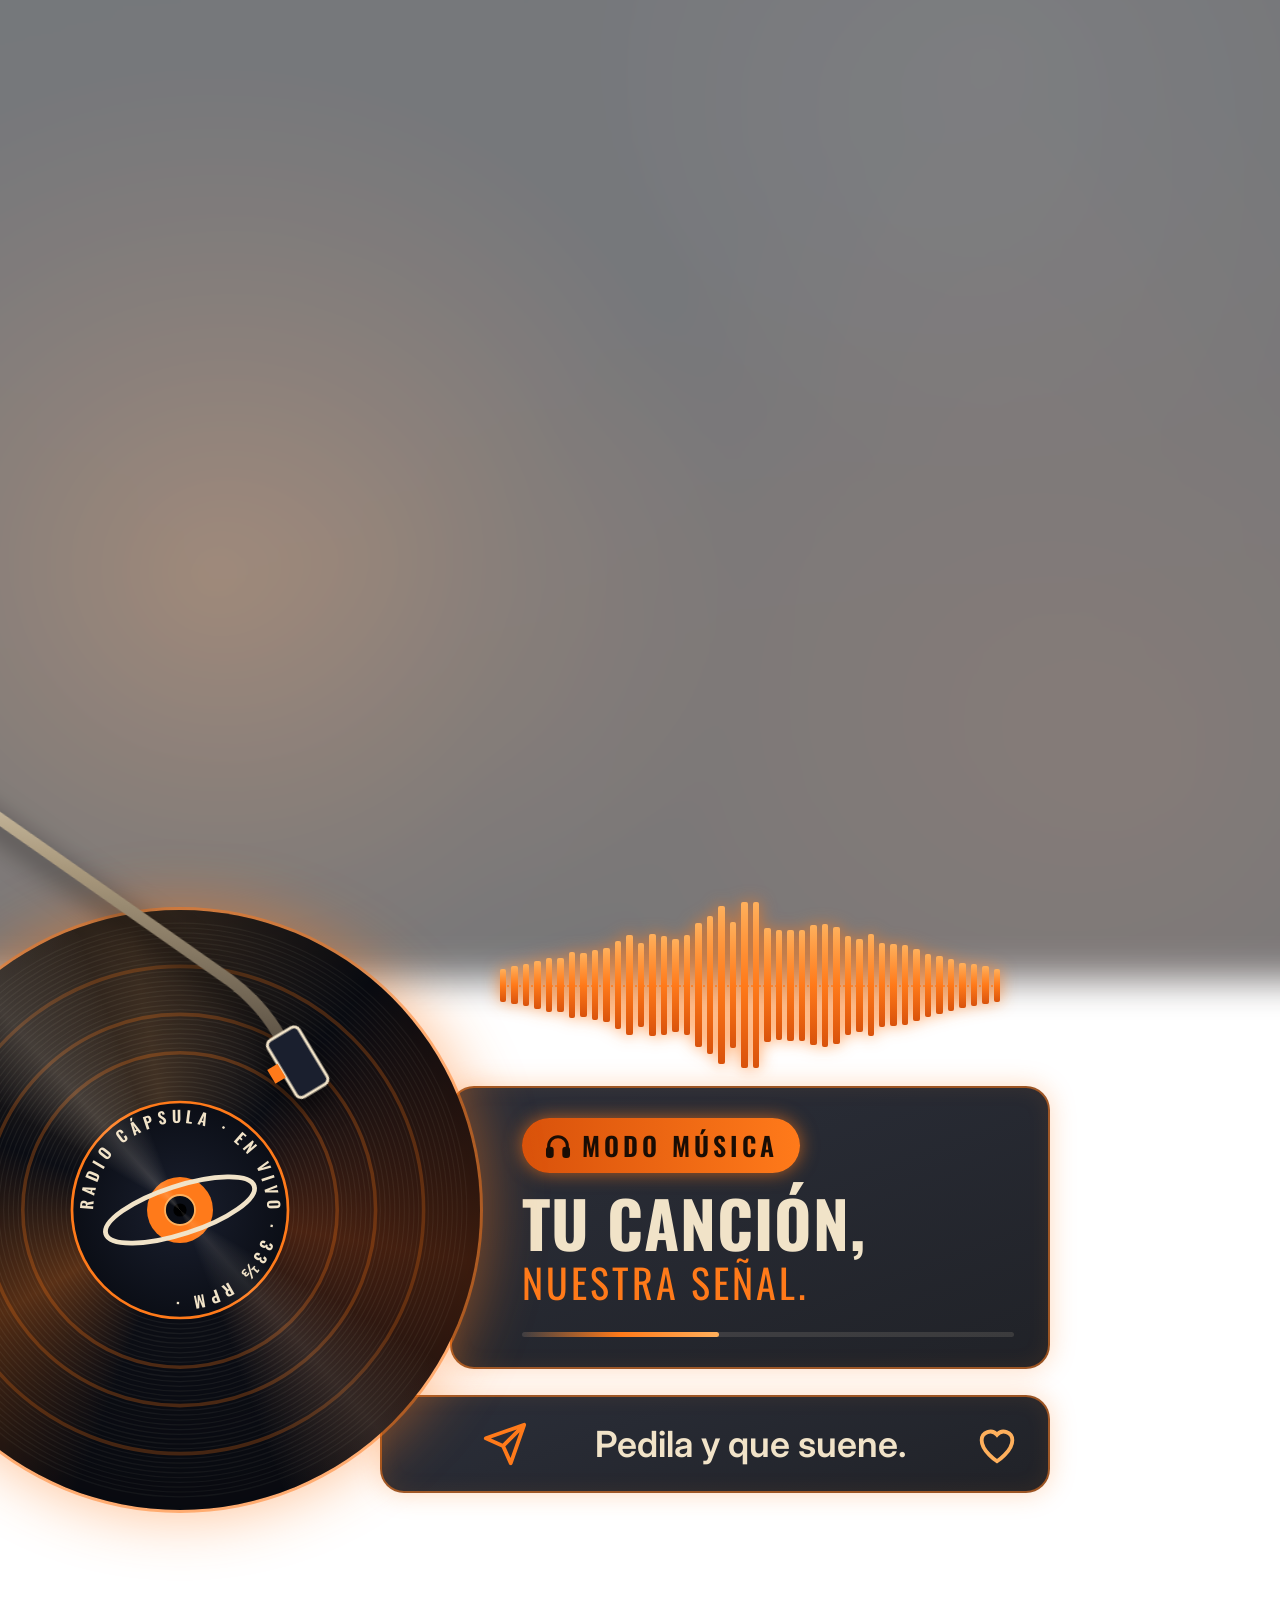
==== tiktok/index.html @ dcdf53ba "Escena vinilo Radio Cápsula para TikTok LIVE (1080x1920) Co-Authored-By: Claude Opus 5.5 <noreply@an" ====
<!doctype html>
<html lang="es">
<head>
<meta charset="utf-8">
<meta name="viewport" content="width=device-width, initial-scale=1">
<title>Radio Cápsula · Escena vinilo</title>
<link rel="preconnect" href="https://fonts.googleapis.com">
<link href="https://fonts.googleapis.com/css2?family=Oswald:wght@400;600;700&family=Inter:wght@400;600&display=swap" rel="stylesheet">
<style>
  /* Lienzo vertical 1080×1920 (TikTok Live). Colores de la marca Radio Cápsula:
     noche azul-negra, naranja encendido y crema. */
  :root {
    --noche: #07090f;
    --noche-2: #0f1420;
    --naranja: #ff7a1a;
    --naranja-osc: #d9520b;
    --ambar: #ffb05c;
    --crema: #f1e3c8;
    --crema-2: #c9b796;
  }
  html, body {
    margin: 0;
    width: 1080px;
    height: 1920px;
    overflow: hidden;
    background: transparent; /* deja ver la cámara del estudio que va debajo en OBS */
  }

  /* Fondo: velo oscuro y cálido semitransparente, para que la gente del estudio
     se vea a medias detrás. El desenfoque de la cámara se pone en OBS (ver nota). */
  .fondo {
    position: absolute;
    inset: -80px;
    opacity: 0.55;
    background:
      radial-gradient(circle at 20% 62%, rgba(255, 122, 26, 0.45) 0%, transparent 40%),
      radial-gradient(circle at 85% 80%, rgba(217, 82, 11, 0.35) 0%, transparent 45%),
      radial-gradient(circle at 75% 12%, rgba(241, 227, 200, 0.18) 0%, transparent 30%),
      linear-gradient(180deg, #0b1220 0%, var(--noche) 70%);
    filter: blur(18px) brightness(0.75);
  }
  .fondo::after {
    content: "";
    position: absolute;
    inset: 0;
    background: radial-gradient(ellipse at 30% 60%, rgba(7, 9, 15, 0) 0%, rgba(7, 9, 15, 0.8) 100%);
  }

  /* Vinilo: a la izquierda, medio cortado por el borde. */
  .vinilo {
    position: absolute;
    width: 600px;
    height: 600px;
    left: -120px; /* medio cortado por el borde izquierdo */
    top: 910px; /* abajo, rozando el borde inferior de la zona segura (y = 1520) */
    z-index: 2; /* por encima de los cuadros */
    border-radius: 50%;
    background:
      conic-gradient(from 200deg,
        transparent 0deg,
        rgba(255, 122, 26, 0.32) 40deg,
        transparent 90deg,
        rgba(255, 176, 92, 0.22) 150deg,
        transparent 200deg,
        rgba(217, 82, 11, 0.3) 260deg,
        transparent 320deg),
      #0b0d14;
    box-shadow:
      0 0 0 3px rgba(255, 122, 26, 0.5),
      0 0 60px 6px rgba(255, 122, 26, 0.45);
  }
  .vinilo svg {
    position: absolute;
    inset: 0;
    width: 100%;
    height: 100%;
  }
  /* Reflejo fijo de la luz sobre el disco (no gira, como en uno real). */
  .reflejo {
    position: absolute;
    width: 600px;
    height: 600px;
    left: -120px;
    top: 910px;
    z-index: 2;
    border-radius: 50%;
    background:
      conic-gradient(from 300deg,
        transparent 0deg, rgba(255, 240, 220, 0.16) 18deg, transparent 40deg,
        transparent 180deg, rgba(255, 240, 220, 0.10) 198deg, transparent 220deg),
      radial-gradient(circle, transparent 36%, rgba(0, 0, 0, 0.35) 100%);
    pointer-events: none;
  }
  /* Todo el disco gira sin parar (~33 RPM) mientras el borde late. */
  .vinilo {
    animation: girar 1.8s linear infinite, pulso 3s ease-in-out infinite;
    will-change: transform;
  }
  /* Brazo del tocadiscos con la aguja apoyada en los surcos (no gira). */
  .brazo {
    position: absolute;
    left: -61px;
    top: 52px; /* sigue al vinilo */
    z-index: 3;
    width: 1080px;
    overflow: visible;
    height: 1920px;
    transform-origin: -120px 640px; /* el pivote, fuera de pantalla */
    animation: vaiven 4s ease-in-out infinite;
    filter: drop-shadow(0 10px 14px rgba(0, 0, 0, 0.6));
  }
  @keyframes vaiven {
    0%, 100% { transform: rotate(0deg); }
    50% { transform: rotate(-0.8deg); }
  }
  /* Columna derecha: onda + paneles, al lado del vinilo. */
  .columna {
    position: absolute;
    left: 450px; /* el borde izquierdo sale por debajo del vinilo */
    z-index: 1;
    top: 910px; /* alineada con el vinilo */
    width: 600px;
    display: flex;
    flex-direction: column;
    gap: 26px;
    font-family: "Inter", system-ui, "Segoe UI", sans-serif;
    color: var(--crema);
  }

  /* Onda de audio como la del logo: línea punteada con barras que laten desde el centro. */
  .onda {
    position: relative;
    height: 150px;
    width: 500px;
    margin: 0 auto; /* centrada sobre los paneles */
    display: flex;
    align-items: center;
    gap: 5px;
    filter: drop-shadow(0 0 8px rgba(255, 122, 26, 0.9));
  }
  .onda::before {
    content: "";
    position: absolute;
    left: 0;
    right: 0;
    top: 50%;
    border-top: 2px dotted rgba(255, 122, 26, 0.7);
  }
  .onda span {
    position: relative;
    flex: 1;
    border-radius: 2px;
    background: linear-gradient(180deg, var(--ambar), var(--naranja) 50%, var(--naranja-osc));
    animation: latir 1s ease-in-out infinite alternate;
  }
  @keyframes latir { from { transform: scaleY(0.15); } to { transform: scaleY(1); } }

  .panel {
    box-sizing: border-box;
    padding: 30px 34px 30px 70px; /* deja espacio para el borde del vinilo */
    border: 2px solid rgba(255, 122, 26, 0.55);
    border-radius: 24px;
    background: linear-gradient(160deg, rgba(20, 24, 36, 0.9), rgba(8, 10, 16, 0.9));
    box-shadow: 0 0 26px rgba(255, 122, 26, 0.28), inset 0 0 22px rgba(255, 122, 26, 0.08);
  }
  .etiqueta {
    display: inline-flex;
    align-items: center;
    gap: 10px;
    padding: 8px 22px;
    border-radius: 999px;
    background: linear-gradient(90deg, var(--naranja-osc), var(--naranja));
    color: #1a0d04;
    font-family: "Oswald", sans-serif;
    font-size: 26px;
    font-weight: 600;
    letter-spacing: 4px;
    box-shadow: 0 0 18px rgba(255, 122, 26, 0.65);
  }
  .etiqueta svg { width: 28px; height: 28px; }
  .titulo {
    font-family: "Oswald", sans-serif;
    font-size: 64px;
    font-weight: 700;
    letter-spacing: 1px;
    margin-top: 16px;
    line-height: 1.05;
    color: var(--crema);
    text-transform: uppercase;
  }
  .subtitulo {
    font-family: "Oswald", sans-serif;
    font-size: 40px;
    font-weight: 400;
    letter-spacing: 3px;
    color: var(--naranja);
    line-height: 1.3;
    text-transform: uppercase;
  }
  .linea { margin-top: 24px; height: 5px; border-radius: 3px; background: rgba(241, 227, 200, 0.12); overflow: hidden; }
  .linea div {
    height: 100%;
    width: 40%;
    border-radius: 3px;
    background: linear-gradient(90deg, transparent, var(--naranja), var(--ambar));
    animation: recorrer 4s linear infinite;
  }
  @keyframes recorrer { from { transform: translateX(-100%); } to { transform: translateX(250%); } }
  /* Panel de mensaje: avión, texto centrado, corazón. */
  .fila {
    position: relative;
    display: flex;
    align-items: center;
    gap: 20px;
    padding: 24px 28px 24px 100px;
    margin-left: -70px; /* aquí el disco es más angosto: se estira para entrar por debajo */
    font-size: 36px;
    font-weight: 600;
  }
  .fila .ico { width: 46px; height: 46px; flex: none; }
  .fila .enviar { color: var(--naranja); }
  .fila .corazon { color: var(--ambar); animation: titilar 1.6s ease-in-out infinite; }
  /* El corazón late: crece un poco y brilla, luego se apaga. */
  @keyframes titilar {
    0%, 100% { transform: scale(1); opacity: 0.55; filter: none; }
    15% { transform: scale(1.18); opacity: 1; filter: drop-shadow(0 0 10px #ffb05c); }
    30% { transform: scale(1); opacity: 0.8; }
    45% { transform: scale(1.12); opacity: 1; filter: drop-shadow(0 0 8px #ff7a1a); }
  }
  .fila .texto { flex: 1; text-align: center; }
  @keyframes girar { to { transform: rotate(360deg); } }
  @keyframes pulso {
    0%, 100% { box-shadow: 0 0 0 3px rgba(255, 122, 26, 0.5), 0 0 60px 6px rgba(255, 122, 26, 0.4); }
    50% { box-shadow: 0 0 0 3px rgba(255, 176, 92, 0.75), 0 0 90px 14px rgba(255, 122, 26, 0.6); }
  }
</style>
</head>
<body>
  <div class="fondo"></div>

  <div class="vinilo">
    <svg viewBox="0 0 200 200" aria-hidden="true">
      <defs>
        <radialGradient id="etiqueta" cx="50%" cy="50%" r="50%">
          <stop offset="0%" stop-color="#1a1f2e"/>
          <stop offset="100%" stop-color="#0b0e16"/>
        </radialGradient>
      </defs>

      <!-- Surcos -->
      <g id="surcos" fill="none" stroke="rgba(255,240,220,0.06)" stroke-width="0.4"></g>

      <!-- Etiqueta central -->
      <circle cx="100" cy="100" r="36" fill="url(#etiqueta)" stroke="#ff7a1a" stroke-width="0.9"/>
      <circle cx="100" cy="100" r="11" fill="#ff7a1a"/>
      <ellipse cx="100" cy="100" rx="26" ry="8" transform="rotate(-18 100 100)" fill="none" stroke="#f1e3c8" stroke-width="1.6"/>

      <!-- Texto en la etiqueta (gira con el disco) -->
      <path id="arco" d="M100 100 m-29 0 a29 29 0 1 1 58 0 a29 29 0 1 1 -58 0" fill="none"/>
      <text font-family="Oswald, sans-serif" font-size="5.4" font-weight="600" letter-spacing="1.6" fill="#f1e3c8">
        <textPath href="#arco">RADIO CÁPSULA · EN VIVO · 33⅓ RPM ·</textPath>
      </text>
      <circle cx="100" cy="100" r="5" fill="#0b0e16" stroke="#ffb05c" stroke-width="0.6"/>

      <!-- Agujero -->
      <circle cx="100" cy="100" r="2.2" fill="#000"/>
    </svg>
  </div>

  <div class="reflejo"></div>

  <!-- Columna derecha, al lado del vinilo -->
  <div class="columna">
    <div class="onda" id="onda"></div>

    <div class="panel">
      <span class="etiqueta">
        <svg viewBox="0 0 24 24" fill="none" stroke="currentColor" stroke-width="2.6" stroke-linecap="round" aria-hidden="true">
          <path d="M4 15v-3a8 8 0 0 1 16 0v3"/>
          <rect x="3" y="14" width="4" height="7" rx="1.5" fill="currentColor"/>
          <rect x="17" y="14" width="4" height="7" rx="1.5" fill="currentColor"/>
        </svg>
        MODO MÚSICA
      </span>
      <div class="titulo">Tu canción,</div>
      <div class="subtitulo">nuestra señal.</div>
      <div class="linea"><div></div></div>
    </div>

    <div class="panel fila">
      <svg class="ico enviar" viewBox="0 0 24 24" fill="none" stroke="currentColor" stroke-width="2" stroke-linejoin="round" aria-hidden="true">
        <path d="M22 2 11 13M22 2l-7 20-4-9-9-4 20-7z"/>
      </svg>
      <span class="texto">Pedila y que suene.</span>
      <svg class="ico corazon" viewBox="0 0 24 24" fill="none" stroke="currentColor" stroke-width="2" aria-hidden="true">
        <path d="M12 21s-8-5.2-8-11a4.5 4.5 0 0 1 8-2.8A4.5 4.5 0 0 1 20 10c0 5.8-8 11-8 11z"/>
      </svg>
    </div>
  </div>

  <script>
    // Onda: barras más altas en el centro y más bajas en los extremos, cada una con su ritmo.
    const onda = document.getElementById('onda');
    const n = 44;
    for (let i = 0; i < n; i++) {
      const b = document.createElement('span');
      const centro = 1 - Math.abs(i - (n - 1) / 2) / (n / 2); // 0 en los bordes, 1 en el medio
      b.style.height = Math.round(20 + centro * 100 * (0.6 + Math.random() * 0.4)) + '%';
      b.style.animationDuration = (0.45 + Math.random() * 0.7).toFixed(2) + 's';
      b.style.animationDelay = (-Math.random()).toFixed(2) + 's';
      onda.appendChild(b);
    }
  </script>

  <svg class="brazo" viewBox="0 0 1080 1920" aria-hidden="true">
    <defs>
      <linearGradient id="metal" x1="0" y1="0" x2="0" y2="1">
        <stop offset="0%" stop-color="#f1e3c8"/>
        <stop offset="50%" stop-color="#a8987c"/>
        <stop offset="100%" stop-color="#5e5446"/>
      </linearGradient>
    </defs>
    <!-- Girado sobre el pivote para que la aguja quede más hacia el centro del disco -->
    <g transform="rotate(9 -120 640)">
    <!-- Brazo: entra por el borde izquierdo (el pivote queda fuera de pantalla) -->
    <path d="M-120 640 L330 860 Q368 880 392 912" fill="none" stroke="url(#metal)" stroke-width="12" stroke-linecap="round"/>
    <!-- Cápsula (headshell) con la aguja sobre los surcos -->
    <g transform="rotate(50 410 930)">
      <rect x="378" y="912" width="66" height="36" rx="6" fill="#1a1f2e" stroke="#f1e3c8" stroke-width="3"/>
      <rect x="402" y="948" width="16" height="12" fill="#ff7a1a"/>
    </g>
    </g>
  </svg>

  <script>
    // Dibuja los surcos del vinilo (radios del 38 al 97).
    const surcos = document.getElementById('surcos');
    for (let r = 38; r <= 97; r += 1.6) {
      const c = document.createElementNS('http://www.w3.org/2000/svg', 'circle');
      c.setAttribute('cx', 100);
      c.setAttribute('cy', 100);
      c.setAttribute('r', r.toFixed(1));
      // Algunas pistas más marcadas, como separaciones entre canciones.
      if ([52, 66, 81].some((p) => Math.abs(r - p) < 0.8)) {
        c.setAttribute('stroke', 'rgba(255,122,26,0.28)');
        c.setAttribute('stroke-width', '1.2');
      }
      surcos.appendChild(c);
    }
  </script>
</body>
</html>
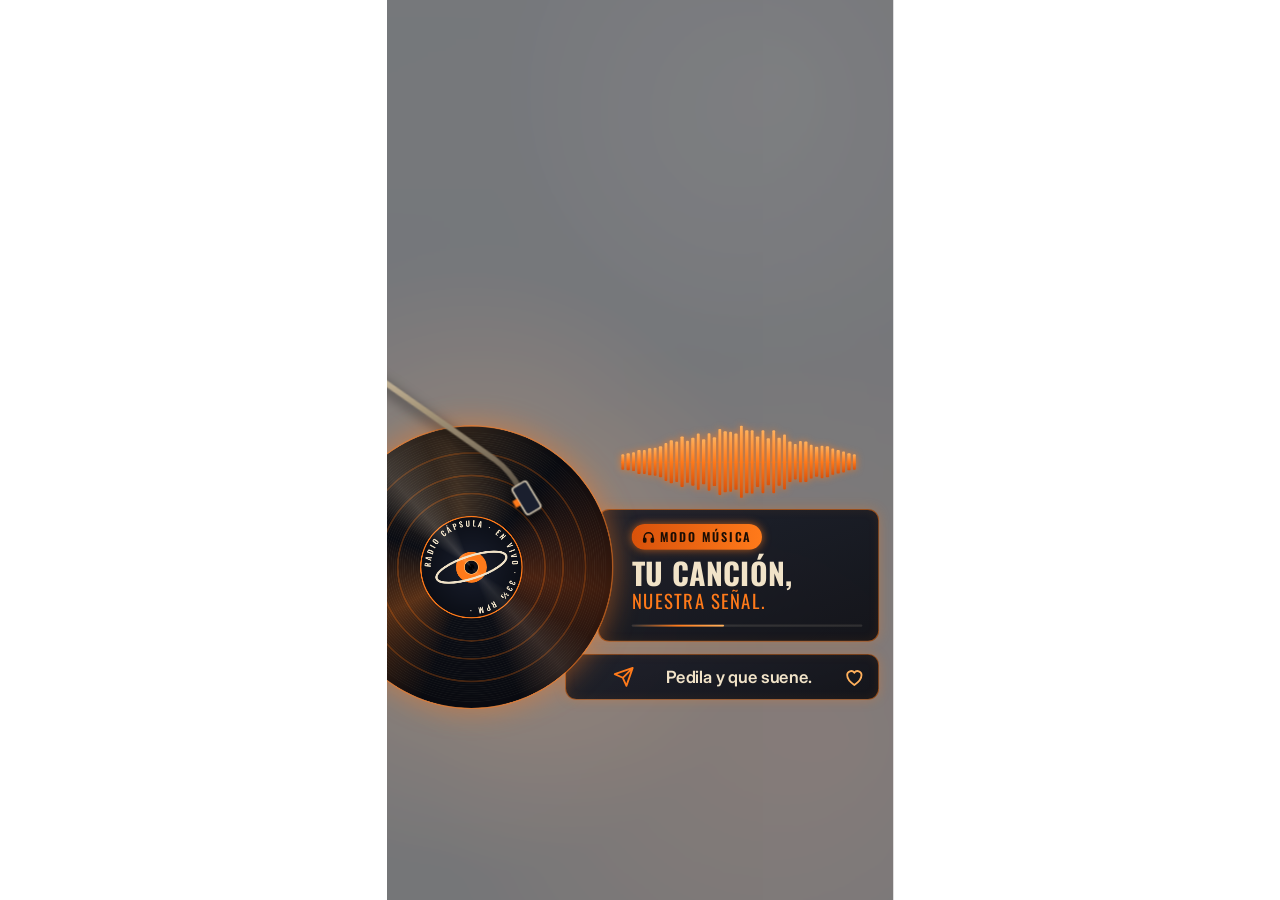
==== commit d5b1eea0: "Escena TikTok: escalar el lienzo 1080x1920 al tamaño de la fuente Co-Authored-By: Claude Opus 5.5 <n" ====
--- a/tiktok/index.html
+++ b/tiktok/index.html
@@ -20,10 +20,21 @@
   }
   html, body {
     margin: 0;
+    width: 100%;
+    height: 100%;
+    overflow: hidden;
+    background: transparent; /* deja ver la cámara del estudio que va debajo en OBS */
+  }
+  /* El diseño mide 1080×1920 y se escala para llenar la fuente, tenga el tamaño que tenga
+     (TikTok LIVE Studio u OBS pueden crear la fuente más chica). */
+  #lienzo {
+    position: absolute;
+    top: 0;
+    left: 0;
     width: 1080px;
     height: 1920px;
     overflow: hidden;
-    background: transparent; /* deja ver la cámara del estudio que va debajo en OBS */
+    transform-origin: 0 0;
   }
 
   /* Fondo: velo oscuro y cálido semitransparente, para que la gente del estudio
@@ -236,6 +247,7 @@
 </style>
 </head>
 <body>
+<div id="lienzo">
   <div class="fondo"></div>
 
   <div class="vinilo">
@@ -348,5 +360,18 @@
       surcos.appendChild(c);
     }
   </script>
+</div>
+<script>
+  // Escala el lienzo 1080×1920 para que entre completo en la ventana y lo centra.
+  const lienzo = document.getElementById('lienzo');
+  function ajustar() {
+    const s = Math.min(innerWidth / 1080, innerHeight / 1920);
+    lienzo.style.transform = 'scale(' + s + ')';
+    lienzo.style.left = (innerWidth - 1080 * s) / 2 + 'px';
+    lienzo.style.top = (innerHeight - 1920 * s) / 2 + 'px';
+  }
+  addEventListener('resize', ajustar);
+  ajustar();
+</script>
 </body>
 </html>
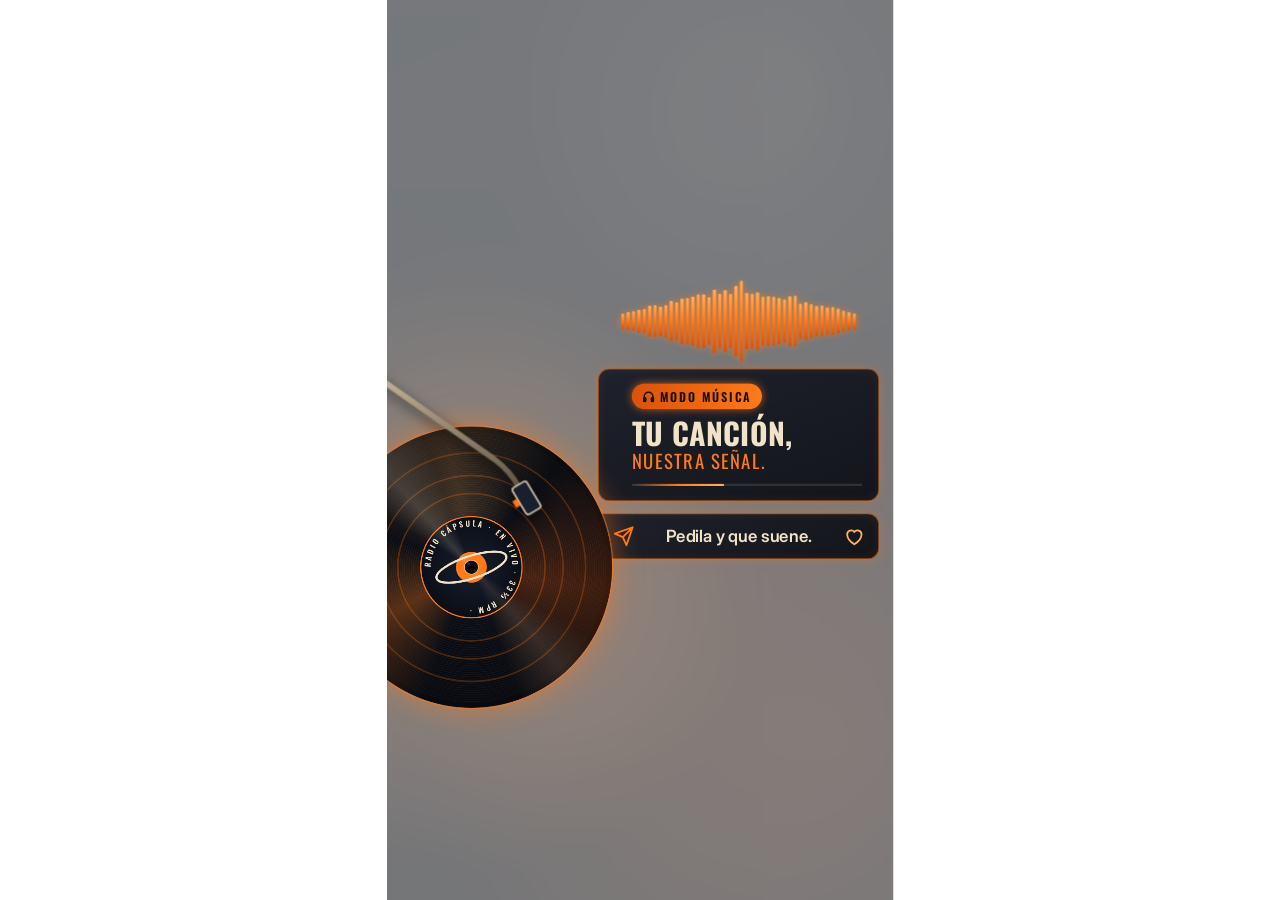
==== commit e3d02dad: "Escena TikTok: subir onda y cuadros para que el chat no los tape Co-Authored-By: Claude Opus 5.5 <no" ====
--- a/tiktok/index.html
+++ b/tiktok/index.html
@@ -129,7 +129,7 @@
     position: absolute;
     left: 450px; /* el borde izquierdo sale por debajo del vinilo */
     z-index: 1;
-    top: 910px; /* alineada con el vinilo */
+    top: 610px; /* más arriba para que el chat de TikTok no tape los cuadros */
     width: 600px;
     display: flex;
     flex-direction: column;
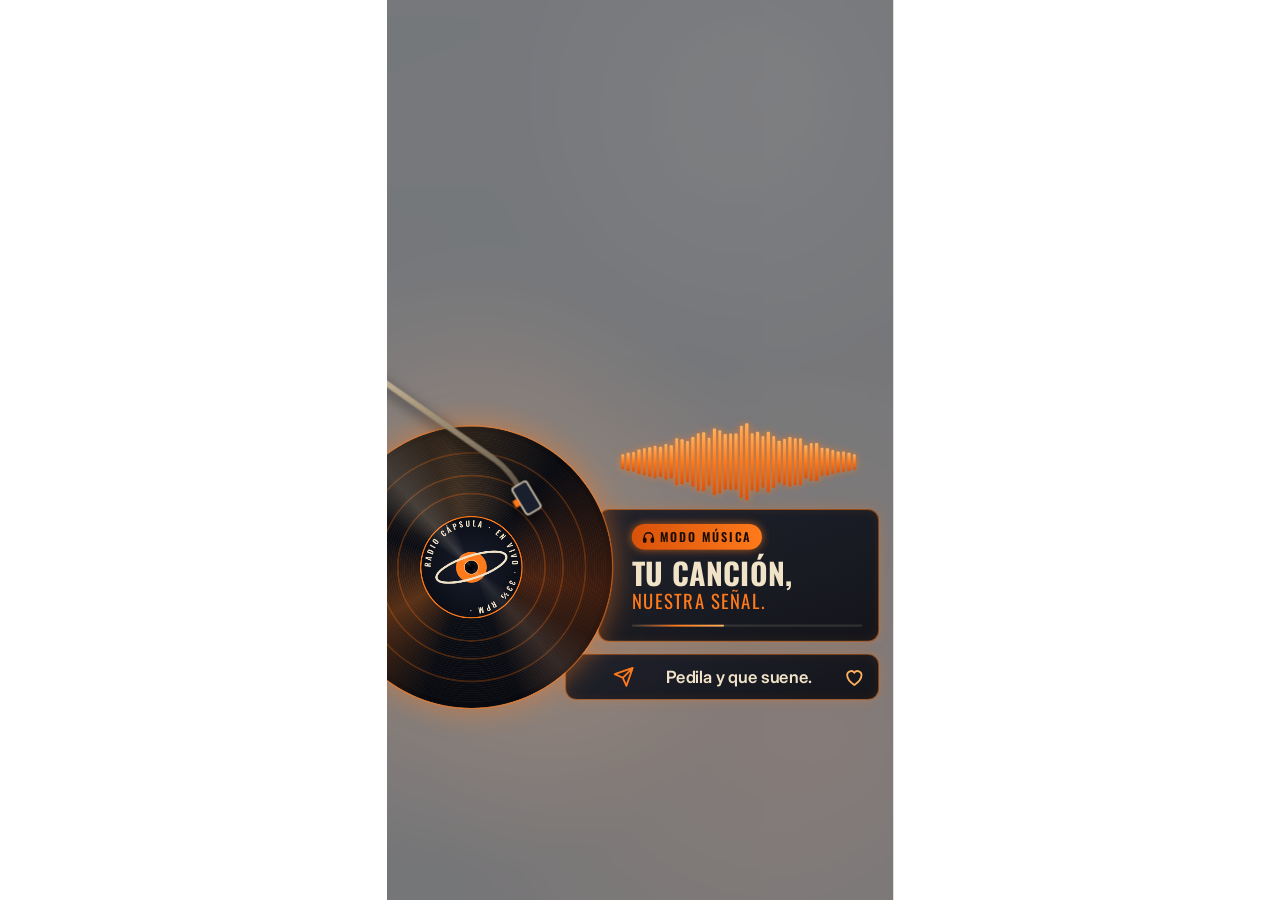
==== commit 775f1b91: "Escena TikTok: volver onda y cuadros a su posición junto al vinilo Co-Authored-By: Claude Opus 5.5 <" ====
--- a/tiktok/index.html
+++ b/tiktok/index.html
@@ -129,7 +129,7 @@
     position: absolute;
     left: 450px; /* el borde izquierdo sale por debajo del vinilo */
     z-index: 1;
-    top: 610px; /* más arriba para que el chat de TikTok no tape los cuadros */
+    top: 910px; /* alineada con el vinilo */
     width: 600px;
     display: flex;
     flex-direction: column;
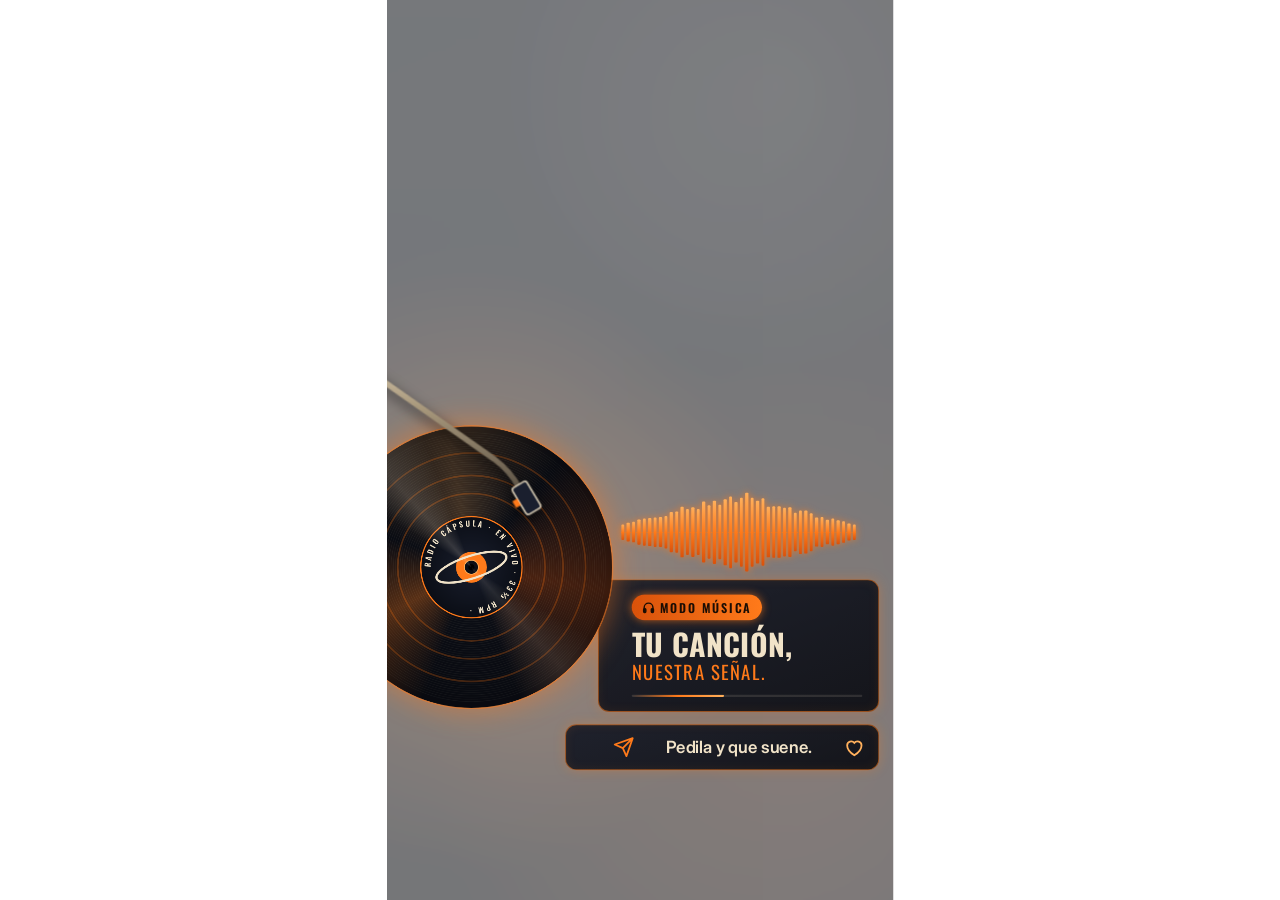
==== commit 395b33fa: "Escena TikTok: bajar onda y cuadros 150 px Co-Authored-By: Claude Opus 5.5 <noreply@anthropic.com>" ====
--- a/tiktok/index.html
+++ b/tiktok/index.html
@@ -129,7 +129,7 @@
     position: absolute;
     left: 450px; /* el borde izquierdo sale por debajo del vinilo */
     z-index: 1;
-    top: 910px; /* alineada con el vinilo */
+    top: 1060px; /* un poco más abajo, pedido para no tapar los mensajes */
     width: 600px;
     display: flex;
     flex-direction: column;
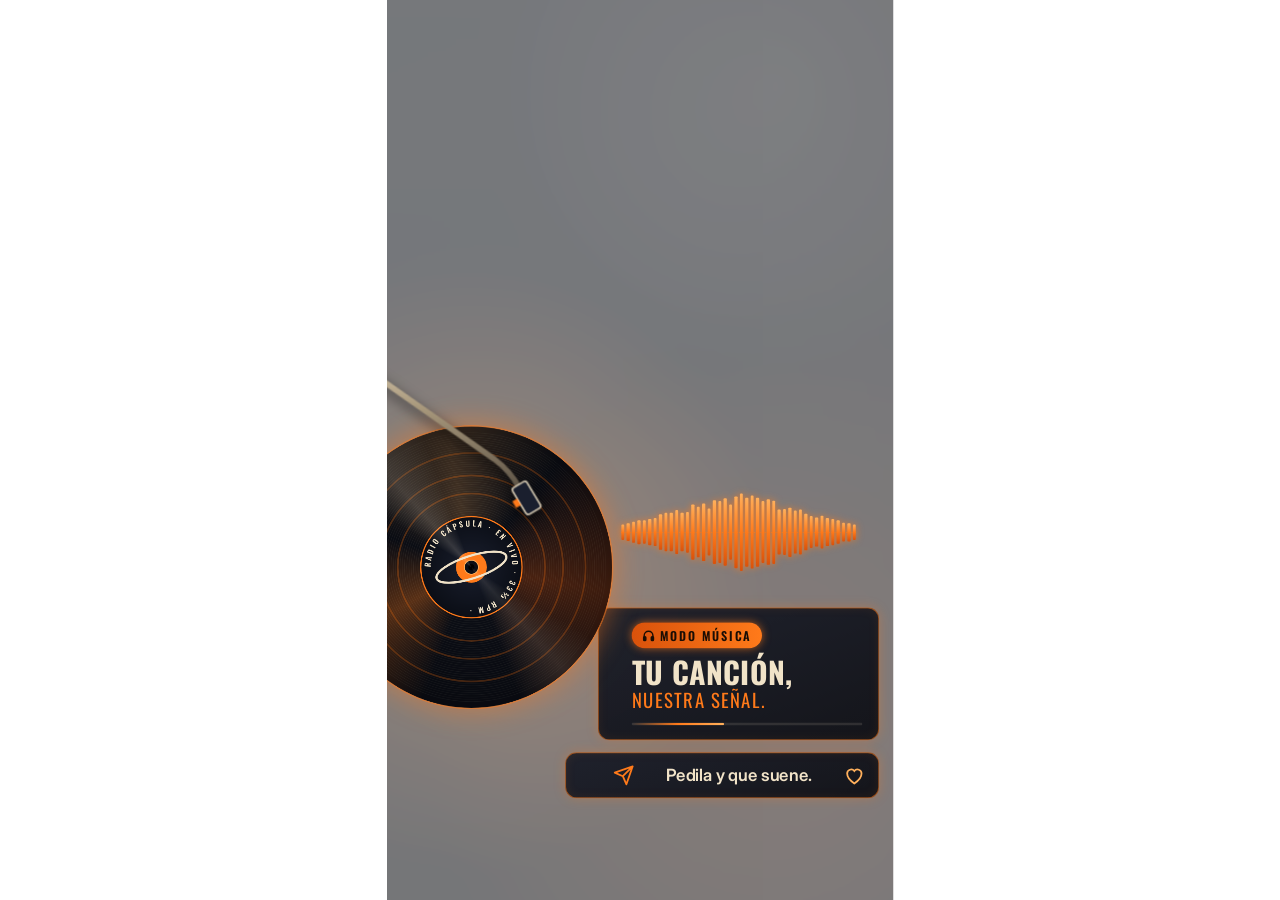
==== commit f7bbb30d: "Escena TikTok: bajar los dos cuadros 60 px Co-Authored-By: Claude Opus 5.5 <noreply@anthropic.com>" ====
--- a/tiktok/index.html
+++ b/tiktok/index.html
@@ -143,7 +143,7 @@
     position: relative;
     height: 150px;
     width: 500px;
-    margin: 0 auto; /* centrada sobre los paneles */
+    margin: 0 auto 60px; /* centrada; el margen de abajo baja los cuadros sin mover la onda */
     display: flex;
     align-items: center;
     gap: 5px;
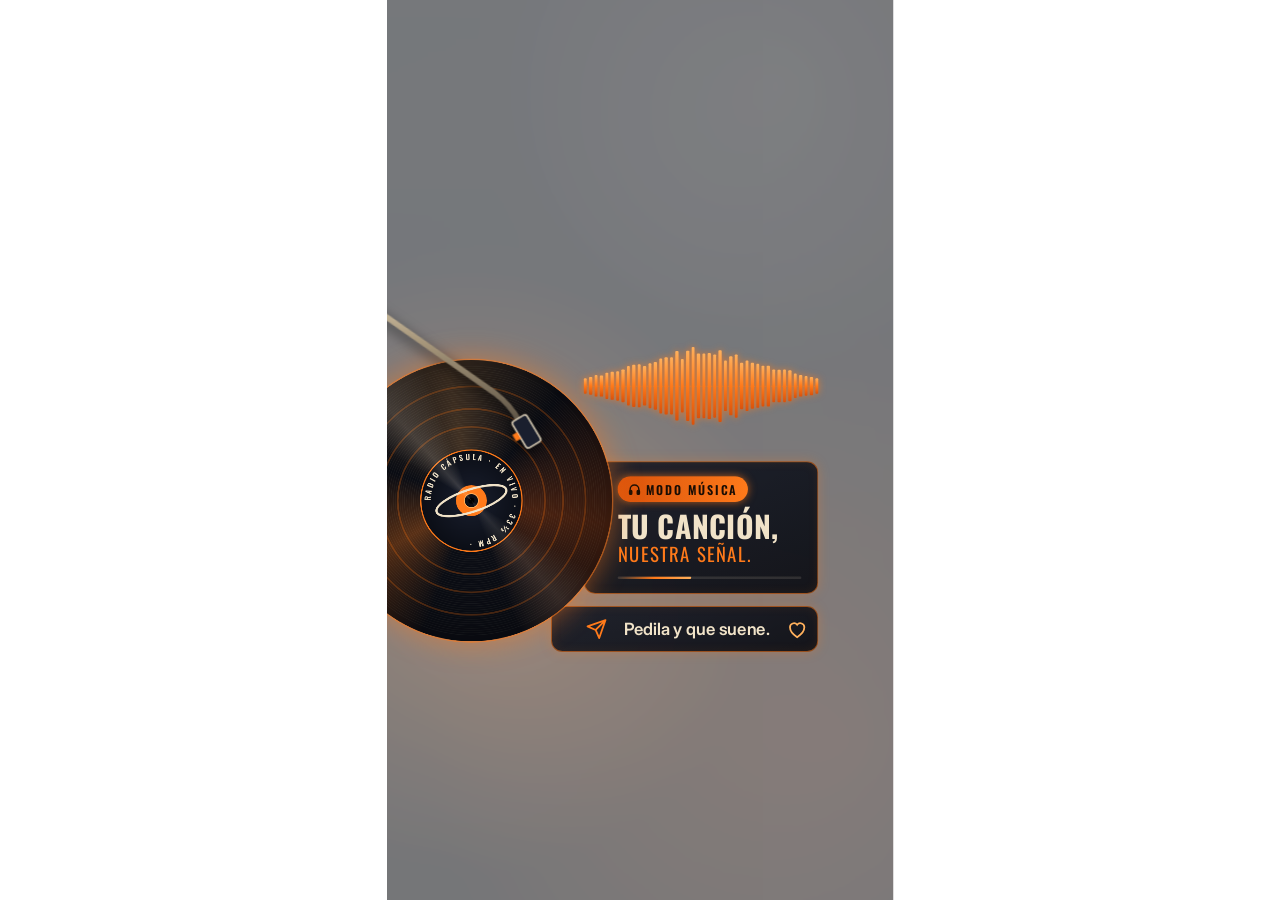
==== commit 532735b5: "Escenas TikTok: encajar en zonas seguras de TikTok LIVE Vinilo: el disco, la columna y la tarjeta su" ====
--- a/tiktok/index.html
+++ b/tiktok/index.html
@@ -63,7 +63,7 @@
     width: 600px;
     height: 600px;
     left: -120px; /* medio cortado por el borde izquierdo */
-    top: 910px; /* abajo, rozando el borde inferior de la zona segura (y = 1520) */
+    top: 768px; /* centrado con la columna, dentro de la zona segura (y 220-1440) */
     z-index: 2; /* por encima de los cuadros */
     border-radius: 50%;
     background:
@@ -92,7 +92,7 @@
     width: 600px;
     height: 600px;
     left: -120px;
-    top: 910px;
+    top: 768px;
     z-index: 2;
     border-radius: 50%;
     background:
@@ -111,7 +111,7 @@
   .brazo {
     position: absolute;
     left: -61px;
-    top: 52px; /* sigue al vinilo */
+    top: -90px; /* sigue al vinilo (mismo desplazamiento que el disco) */
     z-index: 3;
     width: 1080px;
     overflow: visible;
@@ -127,10 +127,10 @@
   /* Columna derecha: onda + paneles, al lado del vinilo. */
   .columna {
     position: absolute;
-    left: 450px; /* el borde izquierdo sale por debajo del vinilo */
+    left: 420px; /* el borde izquierdo sale por debajo del vinilo */
     z-index: 1;
-    top: 1060px; /* un poco más abajo, pedido para no tapar los mensajes */
-    width: 600px;
+    top: 748px; /* sube para que termine antes de la zona de abajo (y 1440) */
+    width: 500px; /* termina en x 920, antes de la zona de botones (x 940) */
     display: flex;
     flex-direction: column;
     gap: 26px;
@@ -222,8 +222,8 @@
     position: relative;
     display: flex;
     align-items: center;
-    gap: 20px;
-    padding: 24px 28px 24px 100px;
+    gap: 16px;
+    padding: 24px 20px 24px 72px;
     margin-left: -70px; /* aquí el disco es más angosto: se estira para entrar por debajo */
     font-size: 36px;
     font-weight: 600;
@@ -238,7 +238,7 @@
     30% { transform: scale(1); opacity: 0.8; }
     45% { transform: scale(1.12); opacity: 1; filter: drop-shadow(0 0 8px #ff7a1a); }
   }
-  .fila .texto { flex: 1; text-align: center; }
+  .fila .texto { flex: 1; text-align: center; white-space: nowrap; }
   @keyframes girar { to { transform: rotate(360deg); } }
   @keyframes pulso {
     0%, 100% { box-shadow: 0 0 0 3px rgba(255, 122, 26, 0.5), 0 0 60px 6px rgba(255, 122, 26, 0.4); }
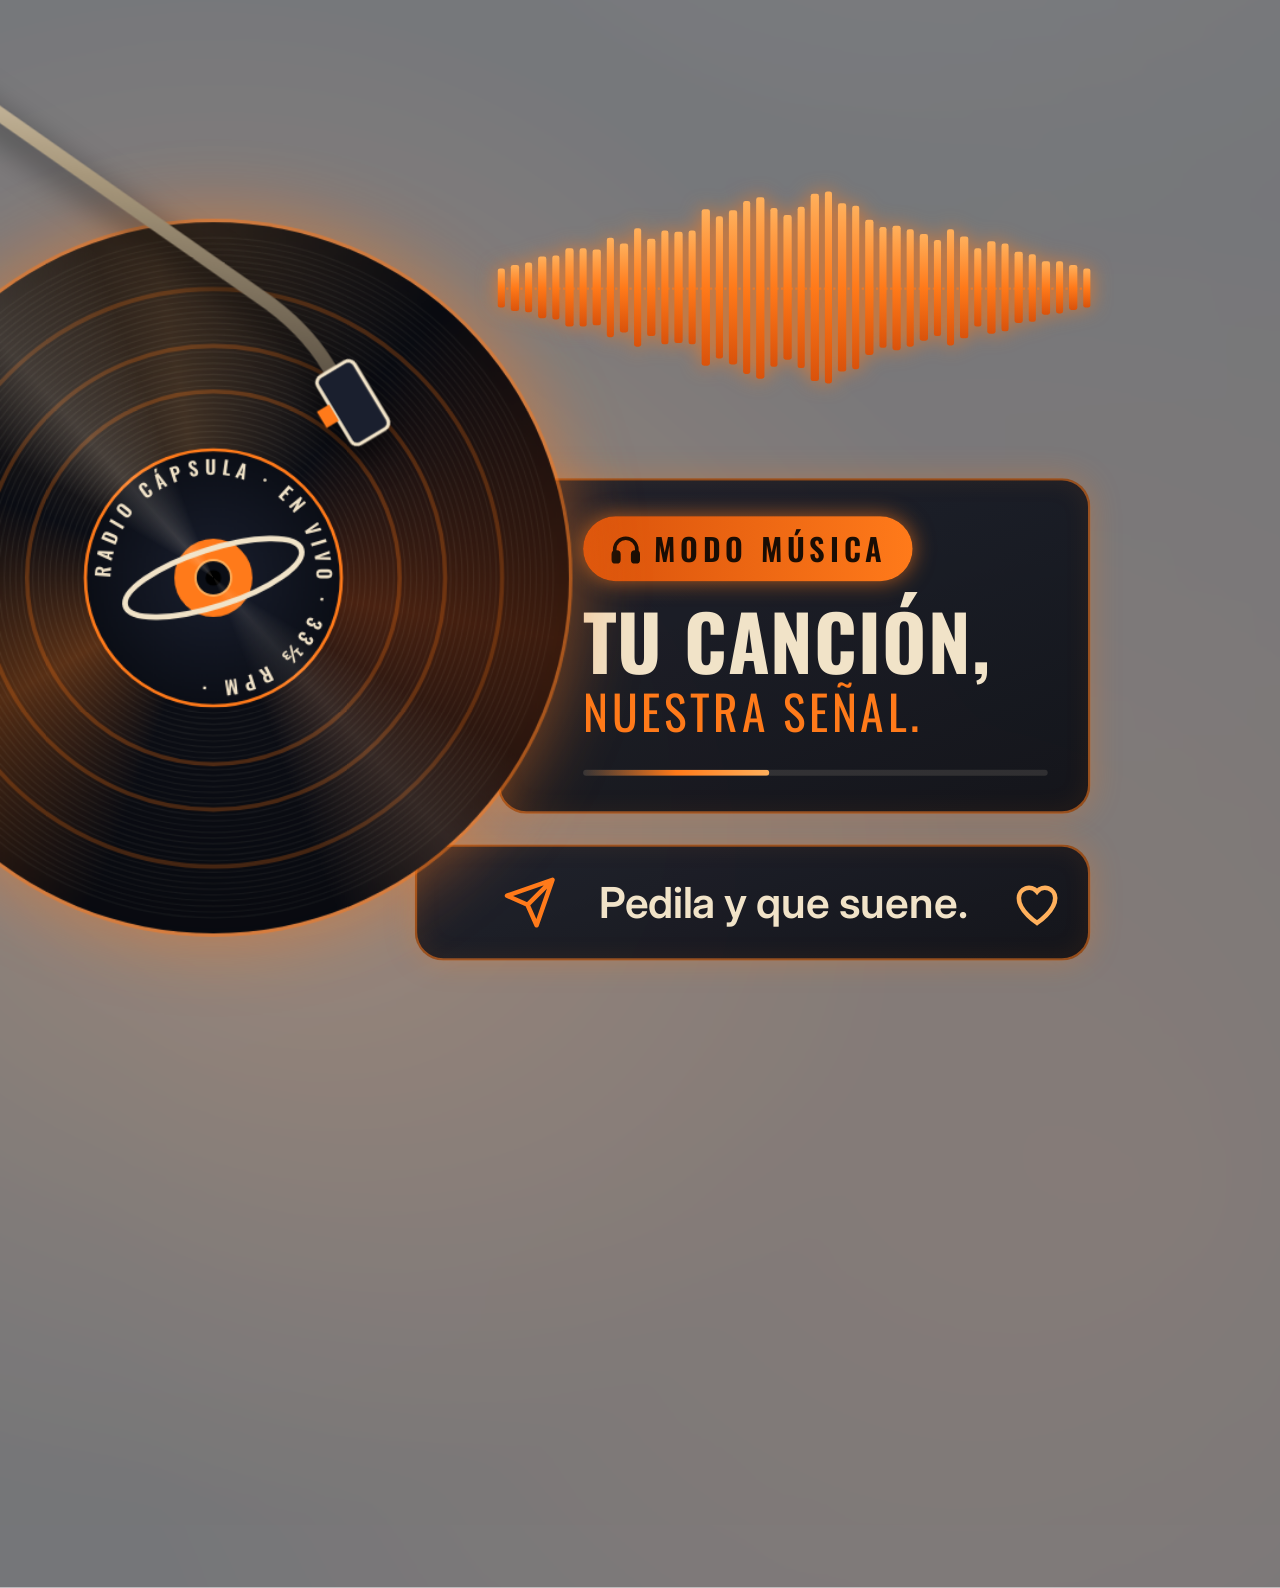
==== commit e80c20a2: "Escenas TikTok: cubrir la ventana sin deformar Cuando la fuente de enlace (TikTok LIVE Studio) da un" ====
--- a/tiktok/index.html
+++ b/tiktok/index.html
@@ -362,10 +362,11 @@
   </script>
 </div>
 <script>
-  // Escala el lienzo 1080×1920 para que entre completo en la ventana y lo centra.
+  // Escala el lienzo 1080×1920 para cubrir la ventana sin deformarlo y lo centra.
+  // Si la ventana no es 9:16 (p. ej. la fuente de enlace de TikTok), recorta los costados en vez de dejar franjas.
   const lienzo = document.getElementById('lienzo');
   function ajustar() {
-    const s = Math.min(innerWidth / 1080, innerHeight / 1920);
+    const s = Math.max(innerWidth / 1080, innerHeight / 1920);
     lienzo.style.transform = 'scale(' + s + ')';
     lienzo.style.left = (innerWidth - 1080 * s) / 2 + 'px';
     lienzo.style.top = (innerHeight - 1920 * s) / 2 + 'px';
